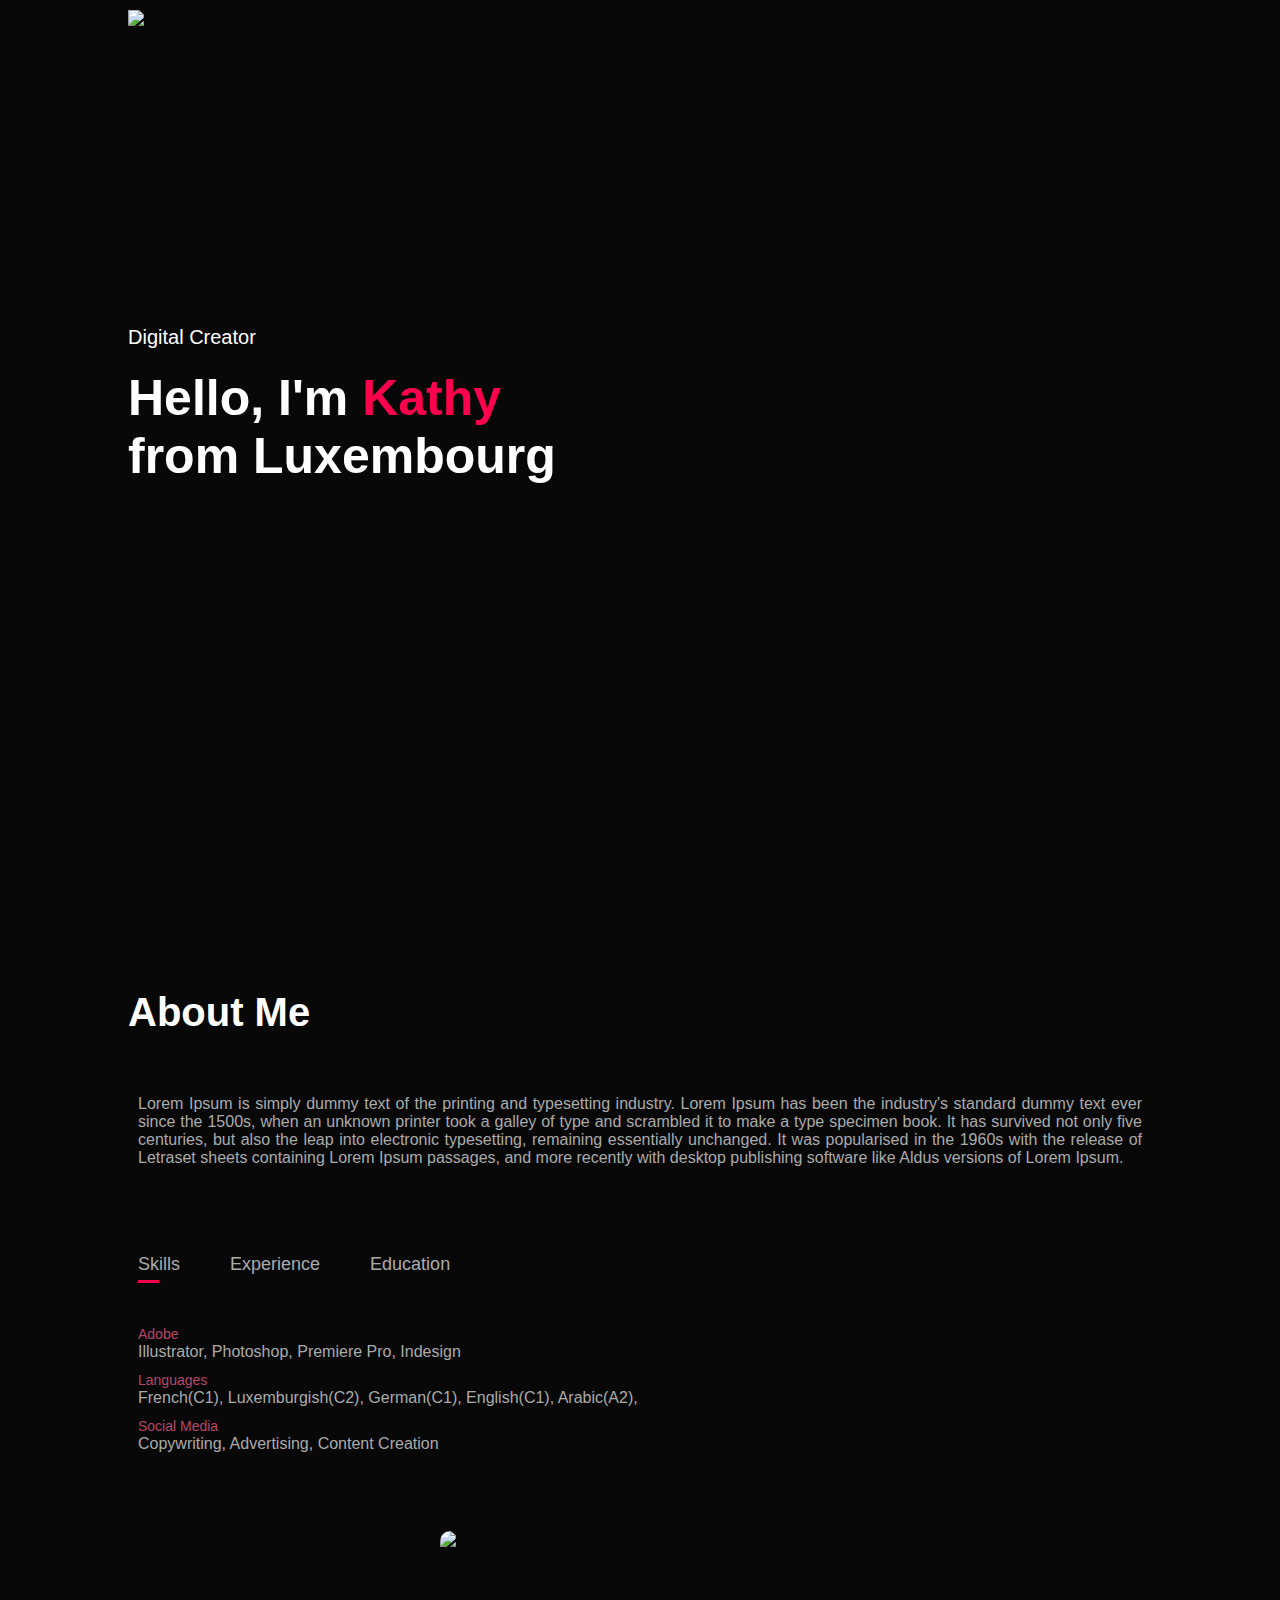
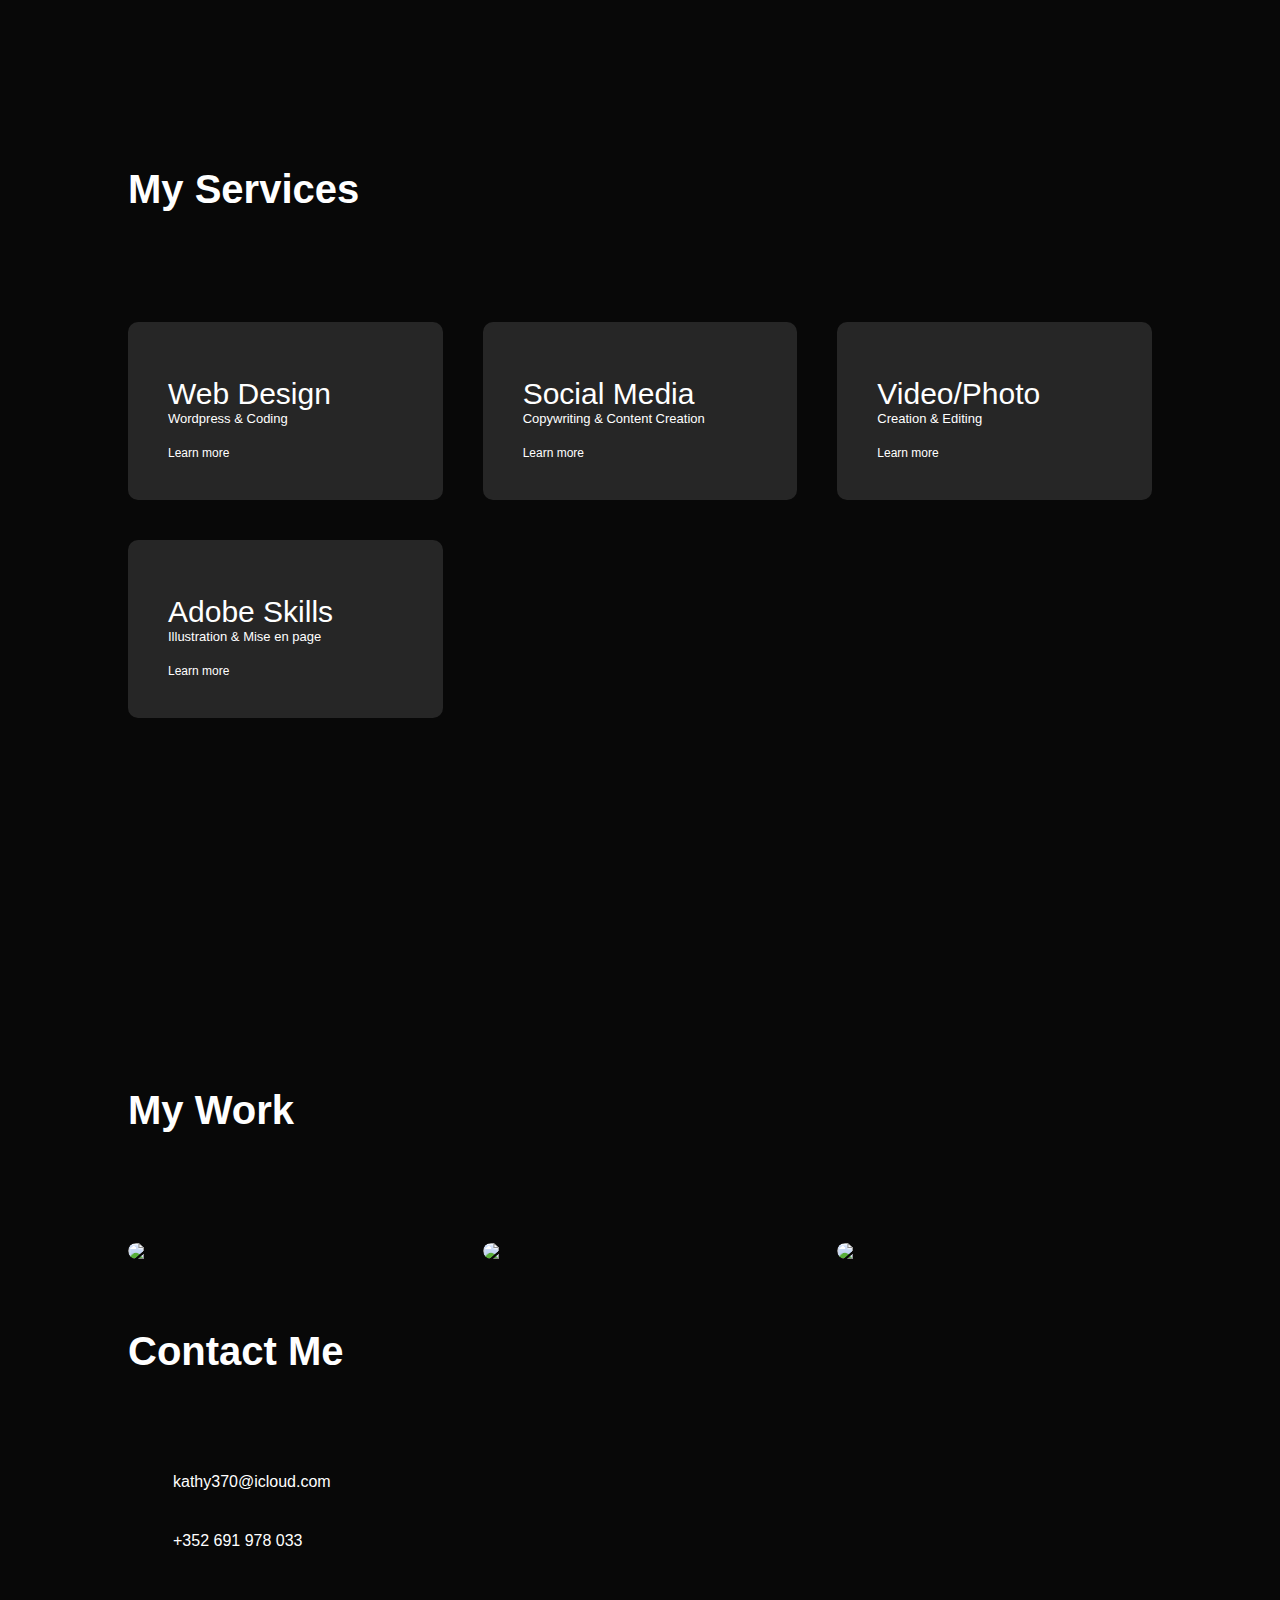
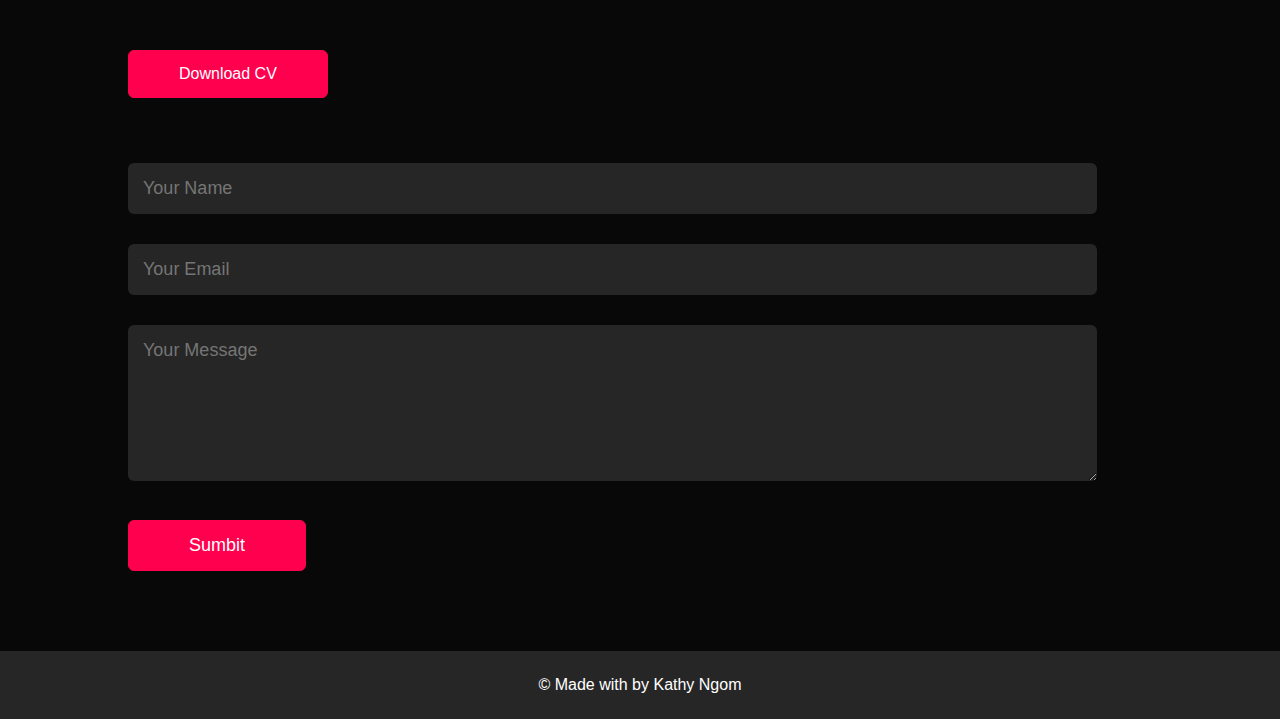
==== index.html @ d35bb8f4 "Add files via upload" ====
<!DOCTYPE html>
<html lang="en">
<head>
    <script src="https://kit.fontawesome.com/d729494326.js" crossorigin="anonymous"></script>
    <meta charset="UTF-8">
    <meta http-equiv="X-UA-Compatible" content="IE=edge">
    <meta name="viewport" content=""width=device-width, initial-scale="1.0">
    <title>Kathy's Portfolio Website</title>
    <link rel="stylesheet" href="style.css">
</head>
<body>
<div id="header">
    <div class="container">
        <nav>
            <img src="images/knlogo2-01.png" class="logo">
            <ul id="sidemenu">
                <li><a href="#header">Home</a></li>
                <li><a href="#about">About</a></li>
                <li><a href="#services">Services</a></li>
                <li><a href="#portfolio">Portfolio</a></li>
                <li><a href="#contact">Contact</a></li>
                <i class="fas fa-times" onclick="closemenu()"></i>
            </ul>
                <i class="fas fa-bars" onclick="openmenu()"></i>
        </nav>
        <div class="header-text">
            <p>Digital Creator</p>
            <h1>Hello, I'm <span>Kathy </span><br>from Luxembourg</h1>
        </div>
    </div> 
</div>
<!----------about-------->
<div id="about">
    <div class="container">
        <div class="row">
            <div class="about-column-1">
                <h1 class="sub-title">About Me</h1>
                <div class="textbox">Lorem Ipsum is simply dummy text of the printing and
                typesetting industry. Lorem Ipsum has been the industry's
                standard dummy text ever since the 1500s, when an unknown printer
                took a galley of type and scrambled it to make a type specimen book. 
                It has survived not only five centuries, but also the leap into electronic 
                typesetting, remaining essentially unchanged. It was popularised in the
                1960s with the release of Letraset sheets containing Lorem Ipsum passages, 
                and more recently with desktop publishing software like Aldus
                versions of Lorem Ipsum.</div>
                
                </div>
                <div class="about-column-2">
                <div class="tab-titles">
                    <p class="tab-links active-link" onclick="opentab('skills')">Skills</p>
                    <p class="tab-links" onclick="opentab('experience')">Experience</p>
                    <p class="tab-links" onclick="opentab('education')">Education</p>
                </div>
                <div class="tab-contents active-tab" id="skills">
                    <ul>
                        <li><span>Adobe</span><br>Illustrator, Photoshop, Premiere Pro, Indesign</li>
                        <li><span>Languages</span><br>French(C1), Luxemburgish(C2), German(C1), English(C1), Arabic(A2), </li>
                        <li><span>Social Media</span><br>Copywriting, Advertising, Content Creation</li>
                    </ul>
                </div>
                <div class="tab-contents" id="experience">
                    <ul>
                        <li><span>2022 - HYPE social Media</span><br>Social Media Management Intern</li>
                        <li><span>2020 - Activate</span><br>NGO Ambassador</li>
                        <li><span>2020 - Ville de Luxembourg</span><br>Integration & Special needs services</li>
                      
                    </ul>
                </div>
                <div class="tab-contents" id="education">
                    <ul>
                        <li><span>2021 - 2023 - BAC + 2</span><br>BTS Digital Content</li>
                        <li><span>2020 - 2021 - BAC</span><br>Sciences Sociales</li>
                      
                    </ul>
                </div>
                <img src="images/Userme.JPG" class="user">
                </div>
                </div>
        </div>
    </div>
</div>
<!-------------------Serivces------------->
<div id="services">
    <div class="container">
        <h1 class="sub-title">My Services</h1>
        <div class="services-list">
            <div>
                <i class="fa-solid fa-chalkboard"></i>
                <h2>Web Design</h2>
                <p>Wordpress & Coding</p>
                <a href="webdesign.html">Learn more</a>
            </div>
            <div>
                <i class="fa-regular fa-share-nodes"></i>
                <h2>Social Media</h2>
                <p>Copywriting & Content Creation</p>
                <a href="socialmedia.html">Learn more</a>
            </div>
            <div>
                <i class="fa-solid fa-photo-film"></i>
                <h2>Video/Photo</h2>
                <p>Creation & Editing</p>
                <a href="videophoto.html">Learn more</a>
            </div>
            <div>
                <i class="fa-regular fa-pen"></i>
                <h2>Adobe Skills</h2>
                <p>Illustration & Mise en page</p>
                <a href="adobe.html">Learn more</a>
            </div>
            
        </div>
    </div>
</div>
<!----------Portfolio-------->
<div id="portfolio">
    <div class="container">
        <h1 class="sub-title">My Work</h1>
        <div class="work-list">
            <div class="work">
                <img src="images/work-1.png">
                <div class="layer">
                    <h3>Illustrations</h3>
                    <p>Made with Illustrator</p>
                    <a href="illustrations.html"><i class="fa-sharp fa-solid fa-arrow-up-right-from-square"></i></a>
                </div>
            </div>
            <div class="work">
                <img src="images/work-2.png">
                <div class="layer">
                    <h3>Photos</h3>
                    <p>Edited in Lightroom, Photoshop & Premiere</p>
                    <a href="photos.html"><i class="fa-sharp fa-solid fa-arrow-up-right-from-square"></i></a>
                </div>
            </div>
            <div class="work">
                <img src="images/work-3.png">
                <div class="layer">
                    <h3>Layouts</h3>
                    <p>Made with Indesign</p>
                    <a href="layouts.html"><i class="fa-sharp fa-solid fa-arrow-up-right-from-square"></i></a>
                </div>
            </div>
        </div>
        
    </div>
</div>
<!---------contact-------->
<div id="contact">
    <div class="container">
        <div class="row">
            <div class="contact-left">
                <h1 class="sub-title">Contact Me</h1>
                <p><i class="fa-solid fa-paper-plane"></i> kathy370@icloud.com</p>
                <p><i class="fa-solid fa-phone"></i> +352 691 978 033</p>
                <div class="social-icons">
                    <a href="https://www.instagram.com/kathyngom/"><i class="fa-brands fa-linkedin"></i></a>
                    <a href="https://www.linkedin.com/feed/"><i class="fa-brands fa-instagram"></i></a>
                </div>
                <a href="images/CV.pdf" download class="btn btn2">Download CV</a>
            </div>
            <div class="contact-right"></div>
            <form name="submit-to-google-sheet">
                <input type="text" name="Name" placeholder="Your Name" required>
                <input type="email" name="Email" placeholder="Your Email" required>
                <textarea name="Message" rows="6" placeholder="Your Message"></textarea>
                <button type="sumbit" class="btn btn2">Sumbit</button>
            </form>
            <span id="msg"></span>
        </div>
    </div>
</div>
<div class="copyright">
    <p>© Made with <i class="fa-sharp fa-solid fa-heart"></i> by Kathy Ngom</p>
</div>




<script>

    var tablinks = document.getElementsByClassName("tab-links")
    var tabcontents = document.getElementsByClassName("tab-contents")
    function opentab(tabname){
        for(tablink of tablinks){
            tablink.classList.remove("active-link");
        }
        for(tabcontent of tabcontents){
            tabcontent.classList.remove("active-tab");
        }
        event.currentTarget.classList.add("active-link");
        document.getElementById(tabname).classList.add("active-tab");
    }
</script>
<script>

    var sidemenu = document.getElementById("sidemenu");

    function openmenu(){
        sidemenu.style.right = "0";
    }
    function closemenu(){
        sidemenu.style.right = "-200px";
    }
</script>
<script>
    const scriptURL = 'https://script.google.com/macros/s/AKfycbxsqWbU6Vn1hlSKBU_NvPpKu-s3tboGNaecDKiNeGVOOZ1WQOPScRfLrxtyuqRZdM2A/exec'
    const form = document.forms['submit-to-google-sheet']
    const msg= document.getElementById("msg")

    form.addEventListener('submit', e => {
      e.preventDefault()
      fetch(scriptURL, { method: 'POST', body: new FormData(form)})
        .then(response => {
            msg.innerHTML= "Message sent successfully!"
            setTimeout(function(){
                msg.innerHTML =""
            },2000)
        })
        .catch(error => console.error('Error!', error.message))
    })
  </script>

</body>
</html>
---- style.css ----
*{
    margin: 0;
    padding: 0;
    font-family: 'Poppins', sans-serif;
    box-sizing: border-box;
}
html{
    scroll-behavior: smooth;
}
body{
    background: #080808;
    color: #ffffff;
}
#header{
    width: 100%;
    height: 100vh;
    background-image: url(images/bckoff.png);
    background-size: cover;
    background-position: center;
}
.container{
    padding: 10px 10%;
}
nav{
    display: flex;
    align-items: center;
    justify-content: space-between;
    flex-wrap: wrap;
}

.logo{
    width: 100px;
}
nav ul li{
    display: inline-block;
    list-style: none;
    margin: 10px 20px;
}
nav ul li a{
    color: #ffffff;
    text-decoration: none;
    font-size: 18px;
    position: relative;
}
nav ul li a::after{
content: '';
width: 0;
height: 3px;
background: #ff004f;
position: absolute;
left: 0;
bottom: -6px;
transition: 0.5s;
}
nav ul li a:hover::after{
    width: 100%;
}
.header-text{
    margin-top: 20%;
    font-size: 90px;
}
.header-text h1{
    font-size: 50px;
    margin-top: 20px;
}
.header-text h1 span{
    color: #ff004f;
}
/*--------about----------*/
#about{
    padding: 80px 0;
    color: #ababab;
}
.row{
    display: flex;
    justify-content: space-between;
    flex-wrap: wrap;
}
.about-col-1{
    flex-basis: 35%;
}
.about-col-1 img{
    width: 50%;
    border-radius: 15px;
}
.about-col-2{
    flex-basis: 60%;
}
.sub-title{
    font-size: 40px;
    font-weight: 600;
    color: #ffffff;
    padding-bottom: 60px;
}
.tab-titles{
    display: flex;
    margin: 20px 0 40px;
    margin-left: 60%;
    padding-top: 10%;
    padding-bottom: 10%;
    margin-top: -25%;

}
.tab-links{
    margin-right: 50px;
    font-size: 18px;
    font-weight: 500;
    cursor: pointer;
    position: relative;
}
.tab-links::after{
    content: '';
    width: 0;
    height: 3px;
    background: #ff004f;
    position: absolute;
    left: 0;
    bottom: -8px;
    transition: 0.5s;
}
.tab-links.active-link::after{
    width: 50%;
}
.tab-contents ul li{
    list-style: none;
    margin: 10px 0;
}
.tab-contents ul li span{
    color: #b54769;
    font-size: 14px;
}
.tab-contents{
    display: none;
    margin-left: 60%;
    margin-top: -10%;
    padding-bottom: 13%;
}
.tab-contents.active-tab{
    display: block;
}
.textbox{
    margin-right: 60%;
    text-align: justify;
    padding-bottom: 13%;
}

/*----------Services-------*/
#services{
    padding: 30px 0;
    padding-bottom: 300px;
}
.services-list{
    display: grid;
    grid-template-columns: repeat(auto-fit, minmax(250px, 1fr));
    grid-gap: 40px;
    margin-top: 50px;
}
.services-list div{
    background: #262626;
    padding: 40px;
    font-size: 13px;
    font-weight: 300;
    border-radius: 10px;
    transition: background 0.5s, transform 0.5s;
}
.services-list div i{
    font-size: 50px;
    margin-bottom: 25px; 
    padding-bottom: 15px;
}
.services-list div h2{
    font-size: 30px;
    font-weight: 500;
    margin-top: 15px;
}
.services-list div a{
    text-decoration: none;
    color: #ffffff;
    font-size: 12px;
    margin-top: 20px;
    display: inline-block;
}
.services-list div:hover{
    background: #ff004f;
    transform: translateY(-10px);
}

/*-------portfolio----------*/
#portfolio{
    padding: 50px 0;
}
.work-list{
    display: grid;
    grid-template-columns: repeat(auto-fit, minmax(250px, 1fr));
    grid-gap: 40px;
    margin-top: 50px;
}
.work{
    border-radius: 10px;
    position: relative;
    overflow: hidden;
}
.work img{
    width: 100%;
    border-radius: 10px;
    display: block;
    transition: transform 0.5s;
    
}
.layer{
    width: 100%;
    height: 0;
    background: linear-gradient(rgba(0,0,0,0.6), #ff004f);
    border-radius: 10px;
    position: absolute;
    left: 0;
    bottom: 0;
    overflow: hidden;
    display: flex;
    align-items: center;
    justify-content: center;
    flex-direction: column;
    padding: 0 40px;
    text-align: center;
    font-size: 14px;
    transition: height 0.5s;
}
.layer h3{
    font-weight: 500;
    margin-bottom: 20px;
    
}
.layer a{
    margin-top: 20px;
    color: #ff004f;
    text-decoration: none;
    font-size: 18px;
    line-height: 60px;
    background: #ffffff;
    width: 60px;
    height: 60px;
    border-radius: 50%;
    text-align: center;

}
.work:hover img{
    transform: scale(1);
}
.work:hover .layer{
    height: 100%;
}
.btn{
    display: block;
    margin: 50px auto;
    width: fit-content;
    border: 1px solid #ff004f;
    padding: 14px 50px;
    border-radius: 6px;
    text-decoration: none;
    color: #ffffff;
    transition: background 0.5s;
}
.btn:hover{
    background: #ff004f;
}
/*-----------Contact-----------*/
.contact-left{
    flex-basis: 35%;
}
.contact-right{
    flex-basis: 60%;
}
.contact-left p{
    margin: 30px;
}
.contact-left p i{
    color: #ff004f;
    margin-right: 15px;
    font-size: 25px;
}
.social-icons{
    margin-top: 30px;
}
.social-icons a{
    text-decoration: none;
    font-size: 30px;
    margin-right: 15px;
    color: #ababab;
    display: inline-block;
    transition: transition 0.5s;
}
.social-icons a:hover{
    color: #ff004f;
    transform: translateY(-5px);
}
.btn.btn2{
    display: inline-block;
    background: #ff004f;
}
.contact-right form{
    width: 100%;
}
form input, form textarea{
    width: 100%;
    border: 0;
    outline: none;
    background: #262626;
    padding: 15px;
    margin: 15px 0;
    color: #ffffff;
    font-size: 18px;
    border-radius: 6px;
}
form .btn2{
    padding: 14px 60px;
    font-size: 18px;
    margin-top: 20px;
    cursor: pointer;
}
.copyright{
    width: 100%;
    text-align: center;
    padding: 25px 0;
    background: #262626;
    font-weight: 300;
    margin-top: 20px;
}
.copyright i{
    color: #ff004f;
}

#msg{
   color: #61b752; 
   margin-top: -40px;
   display: block;
}


/*----------------------------css for small screens-------------*/
nav .fas{
    display: none;
}

@media only screen and (max-width: 600px){
    #header{
        background-image: url(images/phonebck.png);
    }
}
    .header-text{
        margin-top: 300px;
        font-size: 20px;
    }
    .header-text h1{
        font-size: 50px;
    }
    nav .fas{
        display: block;
        font-size: 25px;
    }
nav ul{
    background: #ff004f;
    position: fixed;
    top: 0;
    right: -200px;
    width: 200px;
    height: 100vh;
    padding-top: 50px;
    z-index: 2;
    transition: right 0.5s;
}
nav ul li{
    display: block;
    margin: 25px;
}
nav ul .fas{
    position: absolute;
    top: 25px;
    left: 25px;
    cursor: pointer;
} 
.sub-title{
    font-size: 40px;
}
.about-col-1, .about-col-2{
    width: 50%;
      }      
.about-col-1{
    margin-bottom: 30px;
}
.about-col-2{
    float: left;
}
.textbox{
    margin-right: 10px;
    margin-left: 10px;
    align-content: center;
    padding-bottom: 30px;
}
.tab-titles{
    margin-left: 10px;
    margin-right: 10px;
    align-content: center;
    margin-top: 5px;
}
.tab-contents{
    margin-left: 10px;
    margin-right: 10px;
    align-content: center;
}
.user{
    width: 40%;
    border-radius: 10px;
    display: inline-block;
    size: 100px;
    padding-bottom: 90px;
    padding-top: -10px;
    float: right;
    
}
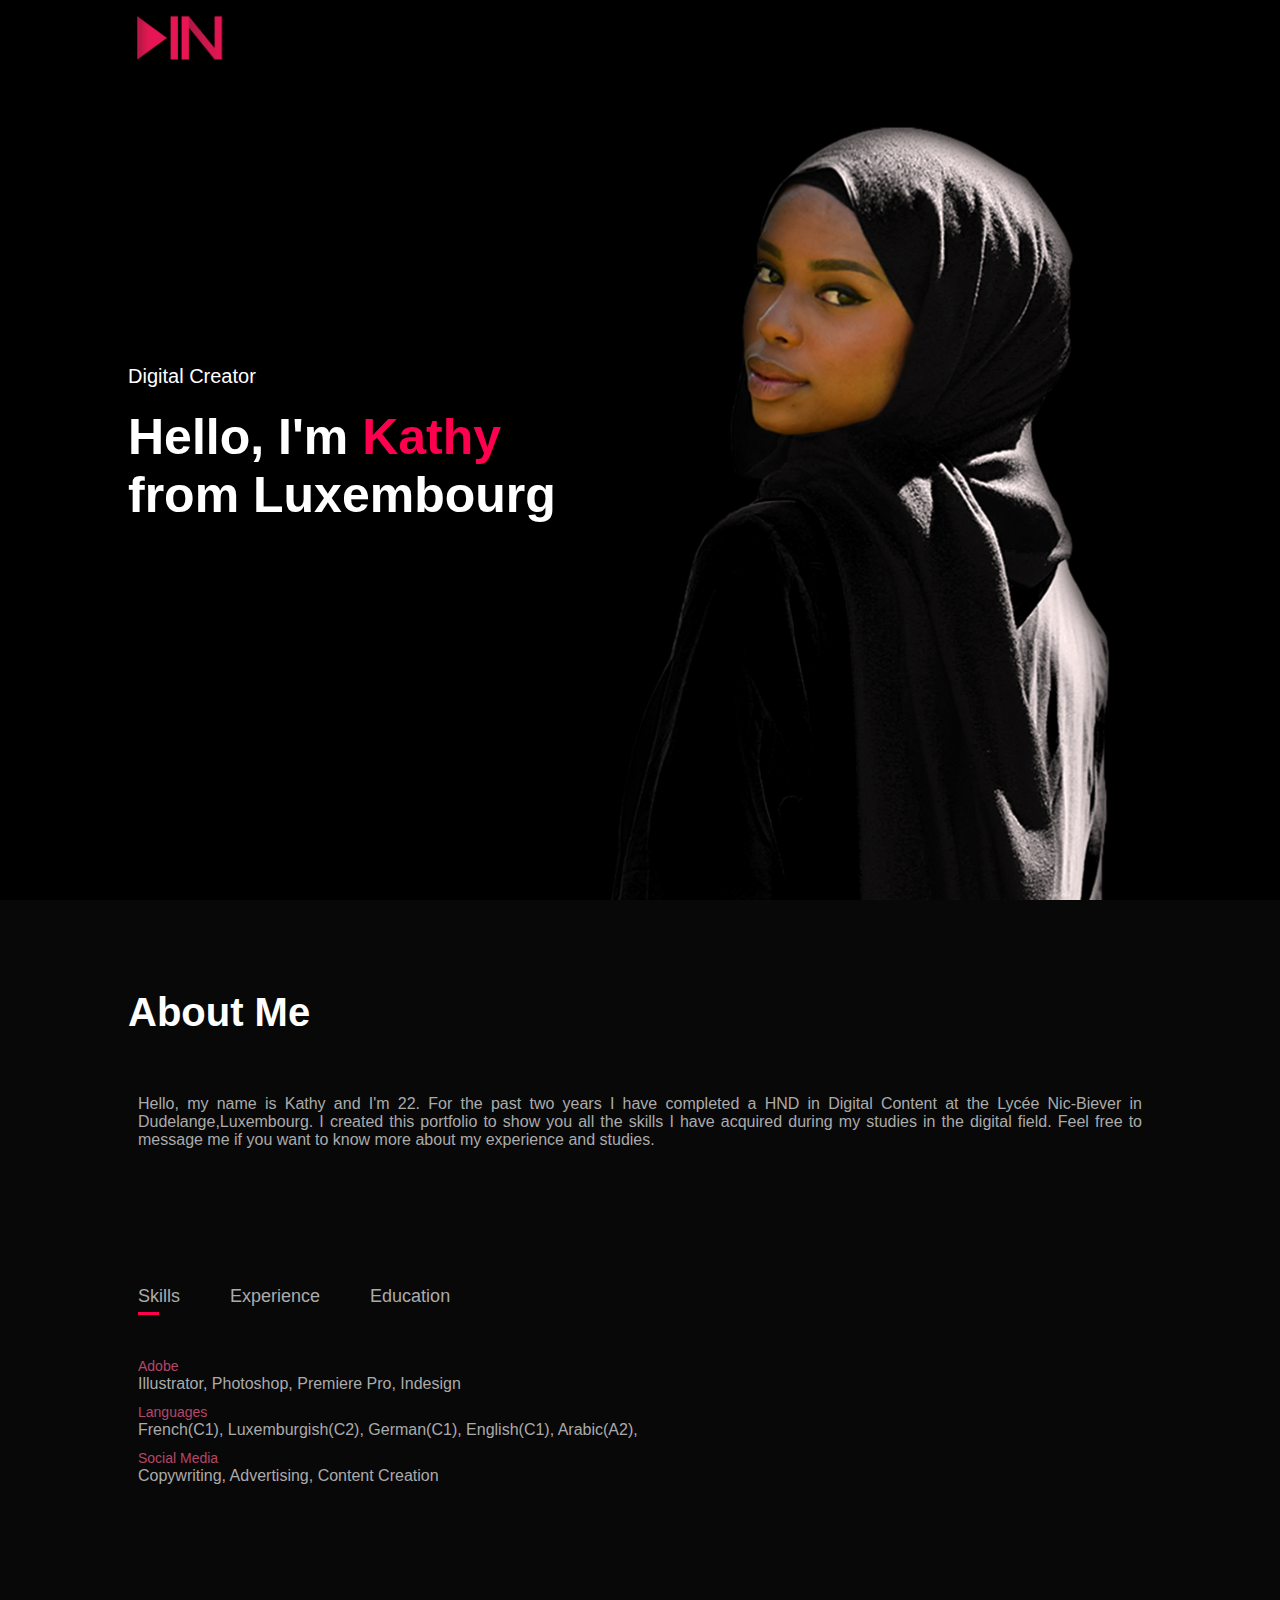
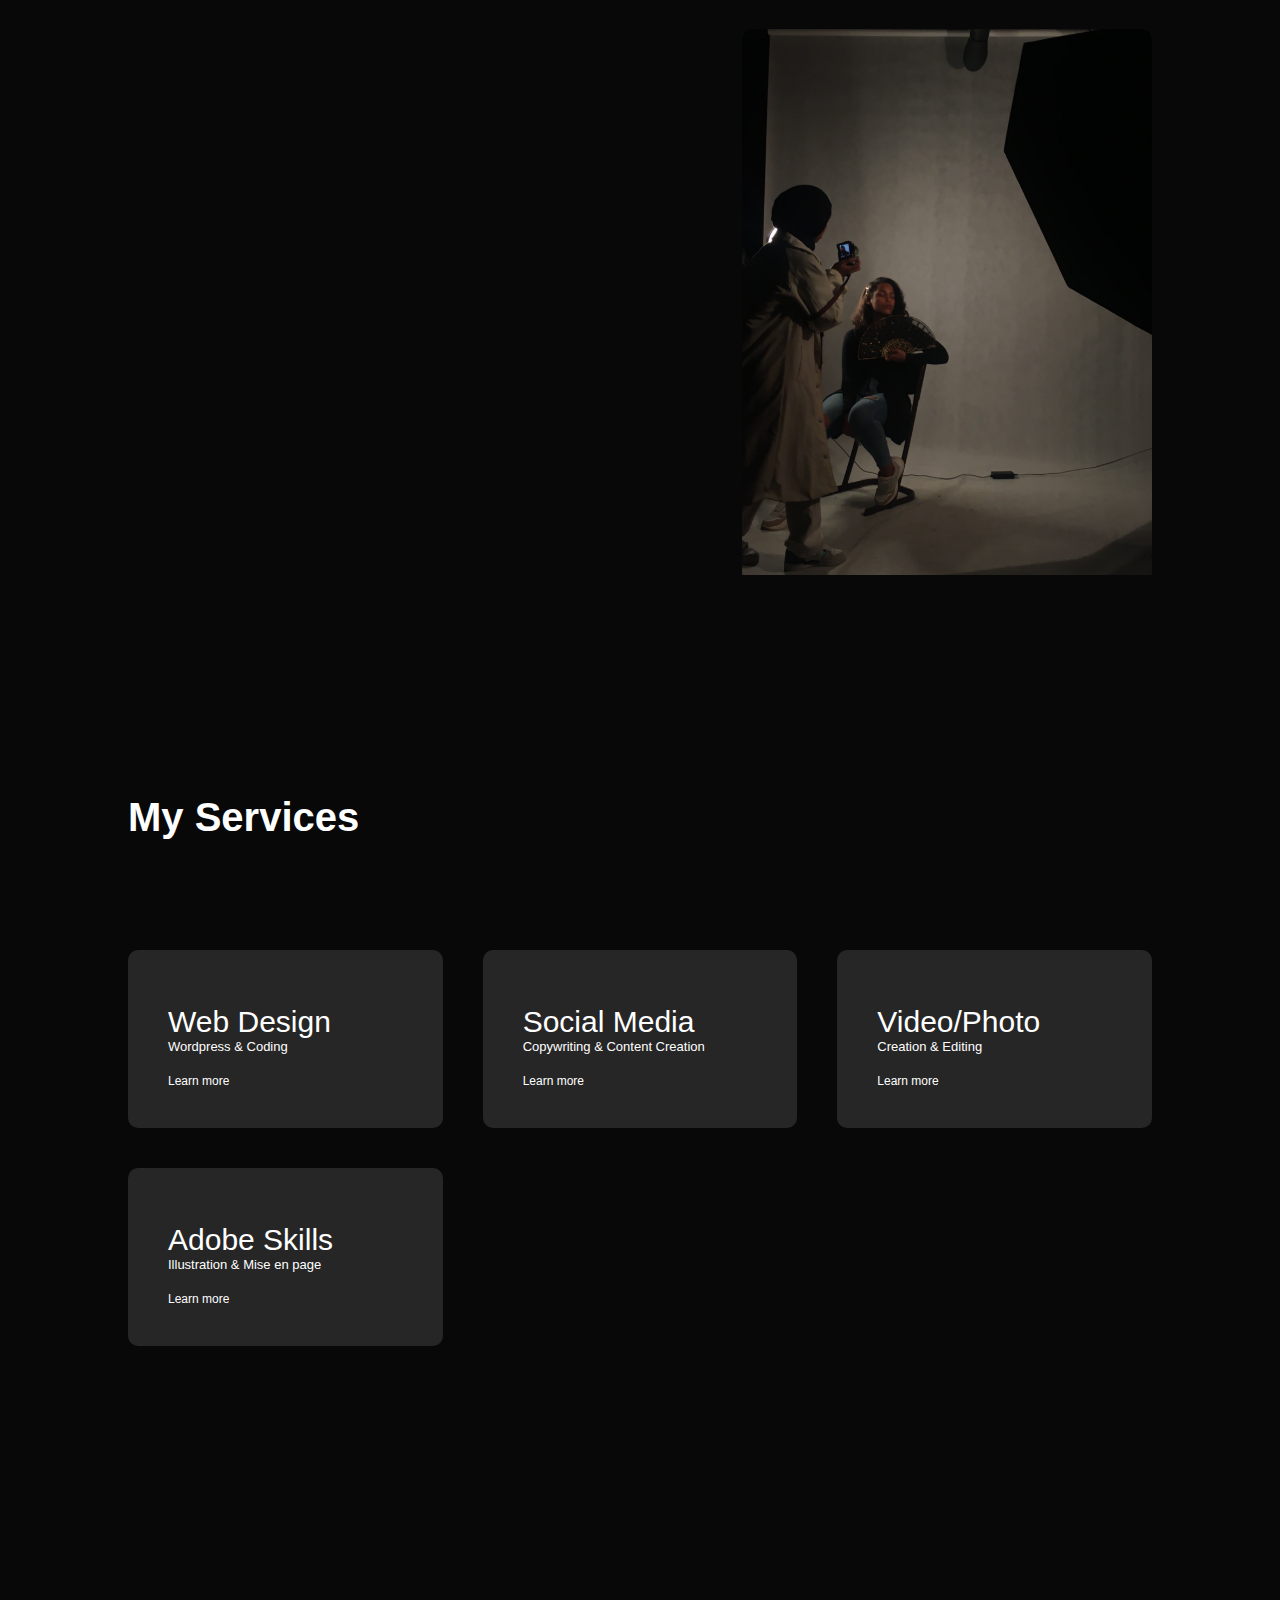
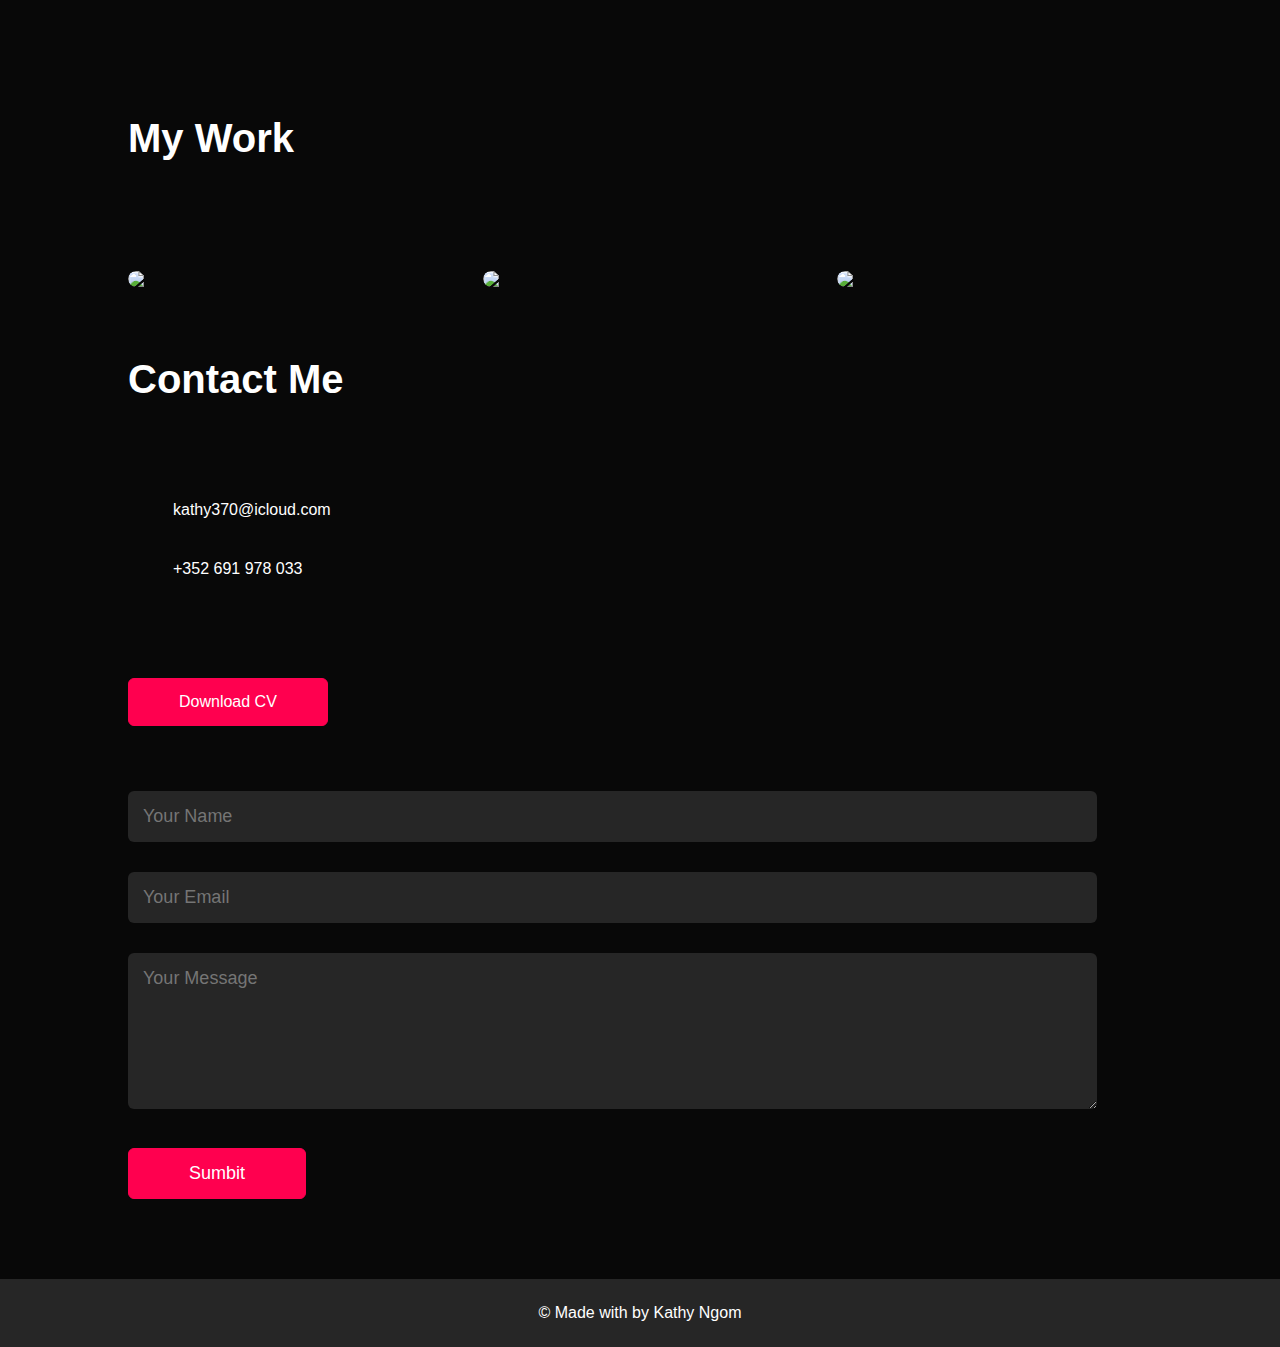
==== commit d7821c6b: "Update index.html" ====
--- a/index.html
+++ b/index.html
@@ -35,15 +35,10 @@
         <div class="row">
             <div class="about-column-1">
                 <h1 class="sub-title">About Me</h1>
-                <div class="textbox">Lorem Ipsum is simply dummy text of the printing and
-                typesetting industry. Lorem Ipsum has been the industry's
-                standard dummy text ever since the 1500s, when an unknown printer
-                took a galley of type and scrambled it to make a type specimen book. 
-                It has survived not only five centuries, but also the leap into electronic 
-                typesetting, remaining essentially unchanged. It was popularised in the
-                1960s with the release of Letraset sheets containing Lorem Ipsum passages, 
-                and more recently with desktop publishing software like Aldus
-                versions of Lorem Ipsum.</div>
+                <div class="textbox">Hello, my name is Kathy and I'm 22. 
+                    For the past two years I have completed a HND in Digital Content at the Lycée Nic-Biever in Dudelange,Luxembourg. 
+                    I created this portfolio to show you all the skills I have acquired during my studies in the digital field. 
+                    Feel free to message me if you want to know more about my experience and studies.</div>
                 
                 </div>
                 <div class="about-column-2">
@@ -223,4 +218,4 @@
   </script>
 
 </body>
-</html>+</html>
